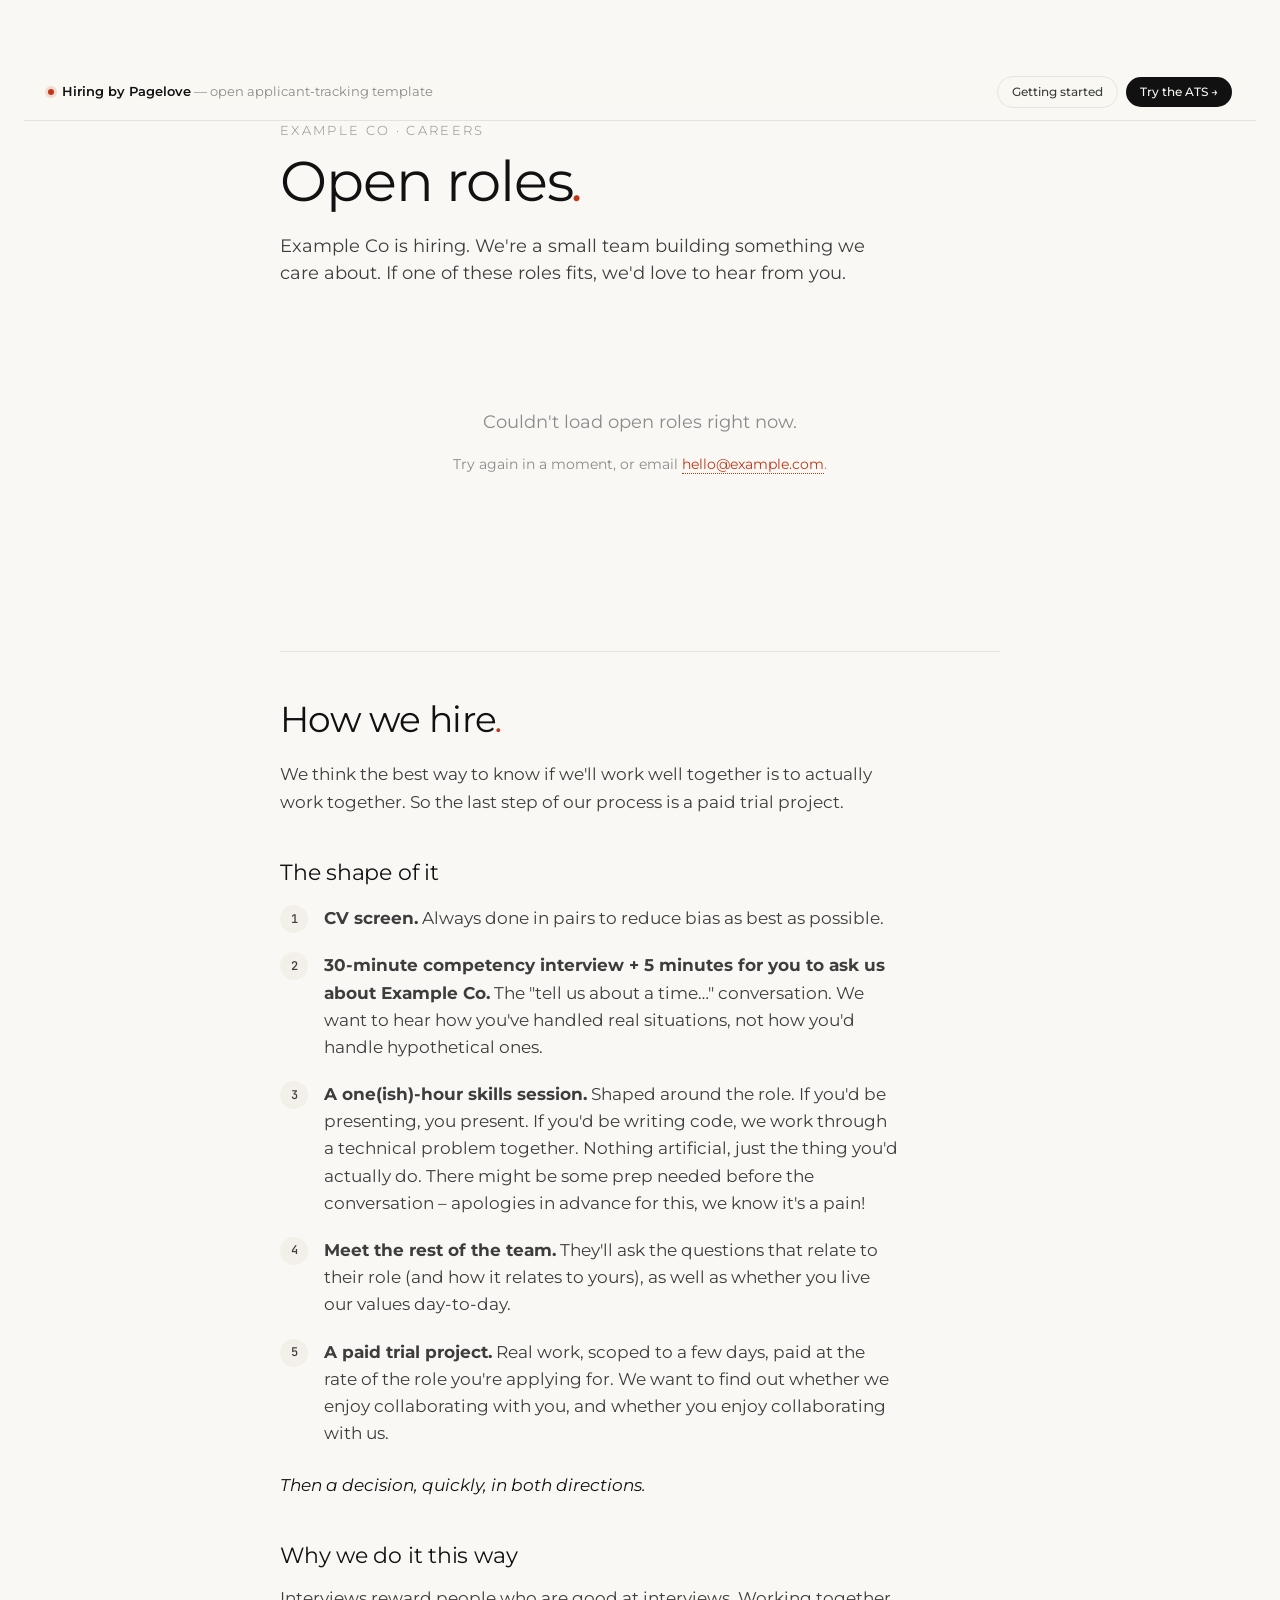
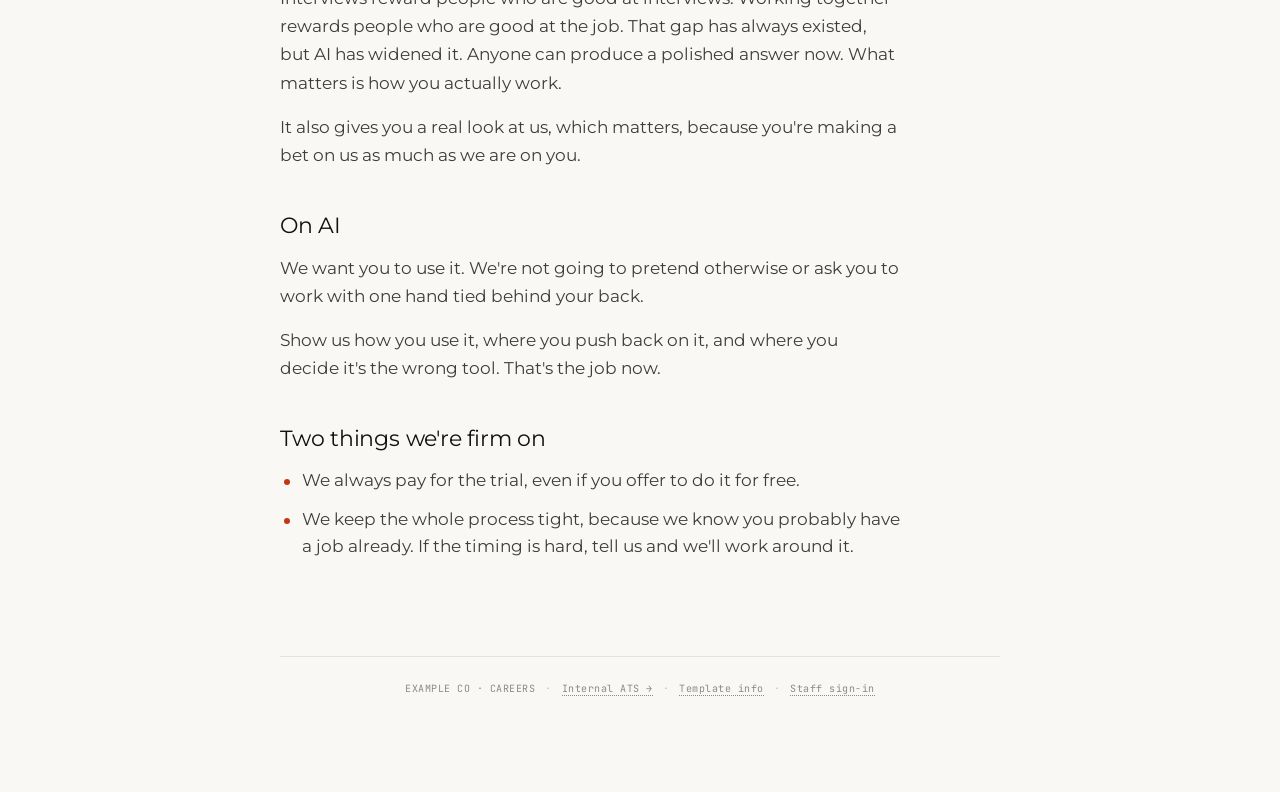
==== site/index.html @ 8f200fc3 "Update site to Hiring by Pagelove v1.1.0 Rebrand ATS Starter to Hiring by Pagelove, switch footers t" ====
<!DOCTYPE html>
<html lang="en">
<head>
<meta charset="UTF-8">
<meta name="viewport" content="width=device-width, initial-scale=1.0">
<title>Careers · Example Co</title>
<link rel="preconnect" href="https://fonts.googleapis.com">
<link rel="preconnect" href="https://fonts.gstatic.com" crossorigin>
<link href="https://fonts.googleapis.com/css2?family=Montserrat:ital,wght@0,300;0,400;0,500;0,600;0,700;1,400&amp;family=Inter+Tight:wght@400;500;600&amp;family=JetBrains+Mono:wght@400;500&amp;display=swap" rel="stylesheet">
<style>
  :root {
    --ink: #111111;
    --ink-soft: #3d3d3d;
    --ink-faint: #8a8a8a;
    --rule: #e5e3de;
    --paper: #faf8f4;
    --paper-alt: #f3f0e9;
    --accent: #c23616;
  }
  * { box-sizing: border-box; margin: 0; padding: 0; }
  html, body {
    background: var(--paper);
    color: var(--ink);
    font-family: 'Inter Tight', system-ui, sans-serif;
    font-size: 15px;
    line-height: 1.5;
    -webkit-font-smoothing: antialiased;
  }
  body { min-height: 100vh; padding: 64px 24px 96px; }
  main { max-width: 720px; margin: 0 auto; }

  .brand {
    font-family: 'Montserrat', system-ui, sans-serif;
    font-weight: 300;
    font-size: 13px;
    letter-spacing: 0.18em;
    text-transform: uppercase;
    color: var(--ink-faint);
    margin-bottom: 12px;
  }
  h1 {
    font-family: 'Montserrat', system-ui, sans-serif;
    font-weight: 400;
    font-size: 56px;
    letter-spacing: -0.02em;
    line-height: 1;
    margin-bottom: 24px;
  }
  h1 em { font-style: italic; color: var(--accent); }
  .lede {
    font-family: 'Montserrat', system-ui, sans-serif;
    font-size: 18px;
    color: var(--ink-soft);
    margin-bottom: 56px;
    max-width: 600px;
    line-height: 1.55;
  }
  .lede strong { color: var(--ink); font-weight: 500; }

  .roles-list {
    display: flex;
    flex-direction: column;
    gap: 20px;
  }
  .role-card {
    display: block;
    border: 1px solid var(--rule);
    border-radius: 4px;
    padding: 30px 34px;
    background: var(--paper);
    text-decoration: none;
    color: inherit;
    transition: border-color 0.15s, transform 0.15s, box-shadow 0.15s;
    position: relative;
  }
  .role-card:hover {
    border-color: var(--ink);
    transform: translateY(-1px);
    box-shadow: 0 4px 20px -8px rgba(0,0,0,0.08);
  }
  .role-card h2 {
    font-family: 'Montserrat', system-ui, sans-serif;
    font-weight: 400;
    font-size: 30px;
    letter-spacing: -0.02em;
    line-height: 1.1;
    margin-bottom: 10px;
    color: var(--ink);
    padding-right: 40px;
  }
  .role-card h2 em { font-style: italic; color: var(--accent); }
  .role-tldr {
    font-family: 'Montserrat', system-ui, sans-serif;
    font-size: 16px;
    line-height: 1.55;
    color: var(--ink-soft);
    margin-bottom: 18px;
    padding-right: 40px;
  }
  .role-meta {
    display: flex;
    flex-wrap: wrap;
    gap: 6px;
  }
  .meta-pill {
    font-size: 11px;
    padding: 3px 10px;
    background: var(--paper-alt);
    border-radius: 999px;
    color: var(--ink-soft);
    font-weight: 500;
    letter-spacing: 0.02em;
  }
  .meta-pill.priority {
    background: rgba(194,54,22,0.1);
    color: var(--accent);
  }
  .role-arrow {
    position: absolute;
    top: 34px;
    right: 34px;
    font-family: 'Montserrat', system-ui, sans-serif;
    font-size: 22px;
    color: var(--ink-faint);
    transition: color 0.12s, transform 0.15s;
  }
  .role-card:hover .role-arrow {
    color: var(--accent);
    transform: translateX(2px);
  }

  .empty-state {
    text-align: center;
    padding: 64px 24px;
    color: var(--ink-faint);
  }
  .empty-state p {
    font-family: 'Montserrat', system-ui, sans-serif;
    font-size: 18px;
    line-height: 1.6;
    margin-bottom: 16px;
  }
  .empty-state a {
    color: var(--accent);
    text-decoration: none;
    border-bottom: 1px dotted var(--accent);
  }
  .loading {
    text-align: center;
    padding: 48px 0;
    color: var(--ink-faint);
    font-family: 'JetBrains Mono', monospace;
    font-size: 12px;
    letter-spacing: 0.04em;
  }

  footer {
    margin-top: 96px;
    padding-top: 24px;
    border-top: 1px solid var(--rule);
    font-family: 'JetBrains Mono', monospace;
    font-size: 10px;
    color: var(--ink-faint);
    letter-spacing: 0.05em;
    text-align: center;
    max-width: 720px;
    margin-left: auto;
    margin-right: auto;
  }
  footer a {
    color: var(--ink-faint);
    text-decoration: none;
    border-bottom: 1px dotted var(--ink-faint);
    transition: color 0.12s, border-color 0.12s;
  }
  footer a:hover { color: var(--ink); border-bottom-color: var(--ink); }
  footer .sep { margin: 0 10px; opacity: 0.5; }

  .how-we-hire {
    margin-top: 96px;
    padding-top: 48px;
    border-top: 1px solid var(--rule);
  }
  .how-we-hire h2 {
    font-family: 'Montserrat', system-ui, sans-serif;
    font-weight: 400;
    font-size: 36px;
    letter-spacing: -0.02em;
    line-height: 1.1;
    margin-bottom: 20px;
    color: var(--ink);
  }
  .how-we-hire h2 em { font-style: italic; color: var(--accent); }
  .how-we-hire h3 {
    font-family: 'Montserrat', system-ui, sans-serif;
    font-weight: 400;
    font-size: 22px;
    letter-spacing: -0.01em;
    margin-top: 40px;
    margin-bottom: 12px;
    color: var(--ink);
  }
  .how-we-hire p {
    font-family: 'Montserrat', system-ui, sans-serif;
    font-size: 17px;
    line-height: 1.65;
    color: var(--ink-soft);
    margin-bottom: 16px;
    max-width: 620px;
  }
  .how-we-hire p strong { color: var(--ink); font-weight: 500; }
  .how-we-hire ol {
    list-style: none;
    counter-reset: hire-step;
    padding: 0;
    margin: 16px 0 24px 0;
    max-width: 620px;
  }
  .how-we-hire ol li {
    counter-increment: hire-step;
    position: relative;
    padding-left: 44px;
    margin-bottom: 20px;
    font-family: 'Montserrat', system-ui, sans-serif;
    font-size: 17px;
    line-height: 1.6;
    color: var(--ink-soft);
  }
  .how-we-hire ol li::before {
    content: counter(hire-step);
    position: absolute;
    left: 0;
    top: 0;
    width: 28px;
    height: 28px;
    background: var(--paper-alt);
    border-radius: 999px;
    display: inline-flex;
    align-items: center;
    justify-content: center;
    font-family: 'JetBrains Mono', monospace;
    font-size: 12px;
    color: var(--ink-soft);
    font-weight: 500;
  }
  .how-we-hire ul {
    list-style: none;
    padding: 0;
    margin: 12px 0 24px 0;
    max-width: 620px;
  }
  .how-we-hire ul li {
    position: relative;
    padding-left: 22px;
    margin-bottom: 12px;
    font-family: 'Montserrat', system-ui, sans-serif;
    font-size: 17px;
    line-height: 1.6;
    color: var(--ink-soft);
  }
  .how-we-hire ul li::before {
    content: "";
    position: absolute;
    left: 4px;
    top: 12px;
    width: 6px;
    height: 6px;
    background: var(--accent);
    border-radius: 50%;
  }
  .how-we-hire .kicker {
    font-family: 'Montserrat', system-ui, sans-serif;
    font-style: italic;
    color: var(--ink);
    margin-top: 24px;
    margin-bottom: 32px;
    font-size: 17px;
  }

  @media (max-width: 600px) {
    body { padding: 40px 20px 64px; }
    h1 { font-size: 40px; }
    .lede { font-size: 16px; margin-bottom: 40px; }
    .role-card { padding: 22px 24px; }
    .role-card h2 { font-size: 22px; padding-right: 28px; }
    .role-tldr { font-size: 15px; padding-right: 28px; }
    .role-arrow { top: 26px; right: 24px; font-size: 20px; }
    .how-we-hire { margin-top: 64px; padding-top: 40px; }
    .how-we-hire h2 { font-size: 28px; }
    .how-we-hire h3 { font-size: 20px; margin-top: 32px; }
    .how-we-hire p, .how-we-hire ol li, .how-we-hire ul li { font-size: 16px; }
  }

  .tpl-banner {
    display: flex;
    align-items: center;
    justify-content: space-between;
    gap: 24px;
    padding: 12px 24px;
    background: var(--paper);
    border-bottom: 1px solid var(--rule);
    font-family: 'Montserrat', system-ui, sans-serif;
    font-size: 13px;
    color: var(--ink-soft);
    position: sticky;
    top: 0;
    z-index: 10;
    backdrop-filter: saturate(1.4) blur(6px);
    -webkit-backdrop-filter: saturate(1.4) blur(6px);
    background: rgba(250,248,244,0.85);
  }
  .tpl-banner__label { display: inline-flex; align-items: center; gap: 8px; }
  .tpl-banner__dot {
    width: 6px; height: 6px; border-radius: 999px;
    background: var(--accent);
    box-shadow: 0 0 0 3px rgba(194,54,22,0.15);
  }
  .tpl-banner__label strong { color: var(--ink); font-weight: 600; }
  .tpl-banner__label .muted { color: var(--ink-faint); }
  .tpl-banner__actions { display: inline-flex; gap: 8px; align-items: center; }
  .tpl-banner__btn {
    display: inline-flex;
    align-items: center;
    padding: 6px 14px;
    border-radius: 999px;
    font-size: 12px;
    font-weight: 500;
    text-decoration: none;
    transition: background 0.12s, color 0.12s, border-color 0.12s;
  }
  .tpl-banner__btn--primary {
    background: var(--ink);
    color: var(--paper);
  }
  .tpl-banner__btn--primary:hover { background: var(--ink-soft); }
  .tpl-banner__btn--ghost {
    color: var(--ink-soft);
    border: 1px solid var(--rule);
    background: transparent;
  }
  .tpl-banner__btn--ghost:hover { border-color: var(--ink); color: var(--ink); }
  @media (max-width: 640px) {
    .tpl-banner { flex-direction: column; align-items: flex-start; gap: 10px; padding: 10px 20px; }
    .tpl-banner__label { font-size: 12px; }
  }
</style>
</head>
<body>

<div class="tpl-banner">
  <span class="tpl-banner__label">
    <span class="tpl-banner__dot" aria-hidden="true"></span>
    <span><strong>Hiring by Pagelove</strong> <span class="muted">— open applicant-tracking template</span></span>
  </span>
  <span class="tpl-banner__actions">
    <a class="tpl-banner__btn tpl-banner__btn--ghost" href="/README.html">Getting started</a>
    <a class="tpl-banner__btn tpl-banner__btn--primary" href="/admin/">Try the ATS →</a>
  </span>
</div>
<main>
  <header style="margin-bottom: 56px;">
    <div class="brand">Example Co · Careers</div>
    <h1>Open roles<em>.</em></h1>
    <p class="lede">
      Example Co is hiring. We're a small team building something we care about. If one of these roles fits, we'd love to hear from you.
    </p>
  </header>

  <div id="rolesList" class="roles-list">
    <div class="loading">Loading open roles…</div>
  </div>

  <section class="how-we-hire">
    <h2>How we hire<em>.</em></h2>
    <p>We think the best way to know if we'll work well together is to actually work together. So the last step of our process is a paid trial project.</p>

    <h3>The shape of it</h3>
    <ol>
      <li><strong>CV screen.</strong> Always done in pairs to reduce bias as best as possible.</li>
      <li><strong>30-minute competency interview + 5 minutes for you to ask us about Example Co.</strong> The "tell us about a time…" conversation. We want to hear how you've handled real situations, not how you'd handle hypothetical ones.</li>
      <li><strong>A one(ish)-hour skills session.</strong> Shaped around the role. If you'd be presenting, you present. If you'd be writing code, we work through a technical problem together. Nothing artificial, just the thing you'd actually do. There might be some prep needed before the conversation – apologies in advance for this, we know it's a pain!</li>
      <li><strong>Meet the rest of the team.</strong> They'll ask the questions that relate to their role (and how it relates to yours), as well as whether you live our values day-to-day.</li>
      <li><strong>A paid trial project.</strong> Real work, scoped to a few days, paid at the rate of the role you're applying for. We want to find out whether we enjoy collaborating with you, and whether you enjoy collaborating with us.</li>
    </ol>
    <p class="kicker">Then a decision, quickly, in both directions.</p>

    <h3>Why we do it this way</h3>
    <p>Interviews reward people who are good at interviews. Working together rewards people who are good at the job. That gap has always existed, but AI has widened it. Anyone can produce a polished answer now. What matters is how you actually work.</p>
    <p>It also gives you a real look at us, which matters, because you're making a bet on us as much as we are on you.</p>

    <h3>On AI</h3>
    <p>We want you to use it. We're not going to pretend otherwise or ask you to work with one hand tied behind your back.</p>
    <p>Show us how you use it, where you push back on it, and where you decide it's the wrong tool. That's the job now.</p>

    <h3>Two things we're firm on</h3>
    <ul>
      <li>We always pay for the trial, even if you offer to do it for free.</li>
      <li>We keep the whole process tight, because we know you probably have a job already. If the timing is hard, tell us and we'll work around it.</li>
    </ul>
  </section>
</main>

<footer>EXAMPLE CO · CAREERS<span class="sep">·</span><a href="/admin/">Internal ATS →</a><span class="sep">·</span><a href="/README.html">Template info</a><span class="sep">·</span><a href="/auth/login">Staff sign-in</a></footer>

<script>
const $ = (s, root=document) => root.querySelector(s);

function escHtml(s) {
  return String(s ?? '').replace(/[&<>"']/g, c => ({'&':'&amp;','<':'&lt;','>':'&gt;','"':'&quot;',"'":'&#39;'}[c]));
}

async function fetchOpenRoles() {
  const resp = await fetch('/roles.html?t=' + Date.now(), {
    cache: 'no-store',
    headers: { 'Range': 'selector=#roles-body', 'Cache-Control': 'no-cache' },
  });
  if (!resp.ok) throw new Error('Failed to load (' + resp.status + ')');
  const html = await resp.text();
  const tmp = document.createElement('table');
  tmp.innerHTML = '<tbody>' + html + '</tbody>';
  return [...tmp.querySelectorAll('tr[id]')]
    .filter(tr => tr.querySelector('[itemprop="status"]')?.textContent.trim() === 'Open')
    .map(tr => ({
      id: tr.id,
      title: tr.querySelector('[itemprop="title"]')?.textContent.trim() || '',
      employmentType: tr.querySelector('[itemprop="employmentType"]')?.textContent.trim() || '',
      location: tr.querySelector('[itemprop="location"]')?.textContent.trim() || '',
      priority: tr.querySelector('[itemprop="priority"]')?.textContent.trim() || '',
        slug: tr.querySelector('[itemprop="slug"]')?.textContent.trim() || '',
      salary: tr.querySelector('[itemprop="salary"]')?.textContent.trim() || '',
      tldr: tr.querySelector('[itemprop="tldr"]')?.textContent.trim() || '',
    }));
}

function renderRoleCard(role) {
  const metaPills = [
    role.employmentType,
    role.location,
    role.salary,
  ].filter(Boolean).map(p => `<span class="meta-pill">${escHtml(p)}</span>`).join('');
  const tldrHtml = role.tldr ? `<p class="role-tldr">${escHtml(role.tldr)}</p>` : '';

  return `<a class="role-card" href="/roles/${encodeURIComponent(role.slug || role.id)}/">
    <span class="role-arrow" aria-hidden="true">→</span>
    <h2>${escHtml(role.title)}<em>.</em></h2>
    ${tldrHtml}
    <div class="role-meta">${metaPills}</div>
  </a>`;
}

(async function init() {
  const list = $('#rolesList');
  try {
    const roles = await fetchOpenRoles();
    if (roles.length === 0) {
      list.innerHTML = `<div class="empty-state">
        <p>No open roles right now.</p>
        <p style="font-size: 14px;">Drop a speculative note to <a href="mailto:hello@example.com">hello@example.com</a> and we'll keep you in mind.</p>
      </div>`;
      return;
    }
    list.innerHTML = roles.map(renderRoleCard).join('');
  } catch (err) {
    console.error(err);
    list.innerHTML = `<div class="empty-state">
      <p>Couldn't load open roles right now.</p>
      <p style="font-size: 14px;">Try again in a moment, or email <a href="mailto:hello@example.com">hello@example.com</a>.</p>
    </div>`;
  }
})();
</script>

</body>
</html>
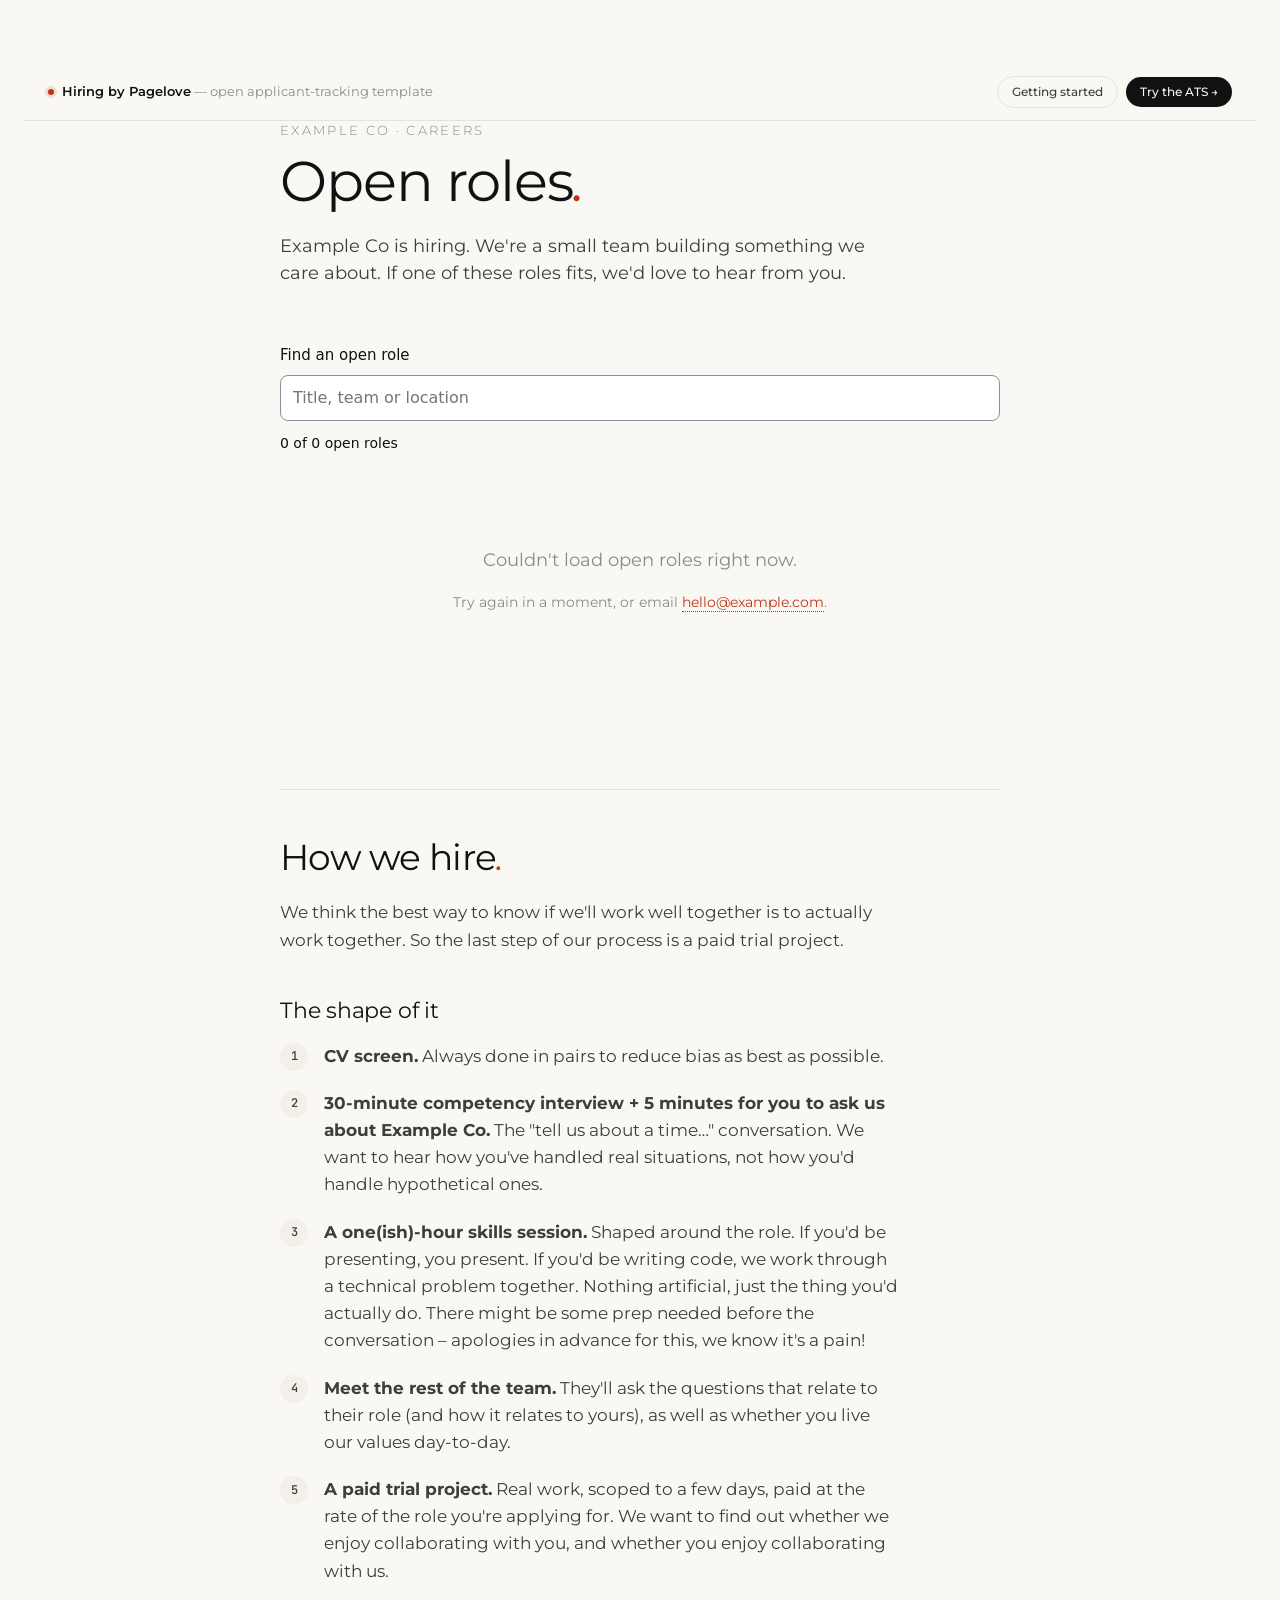
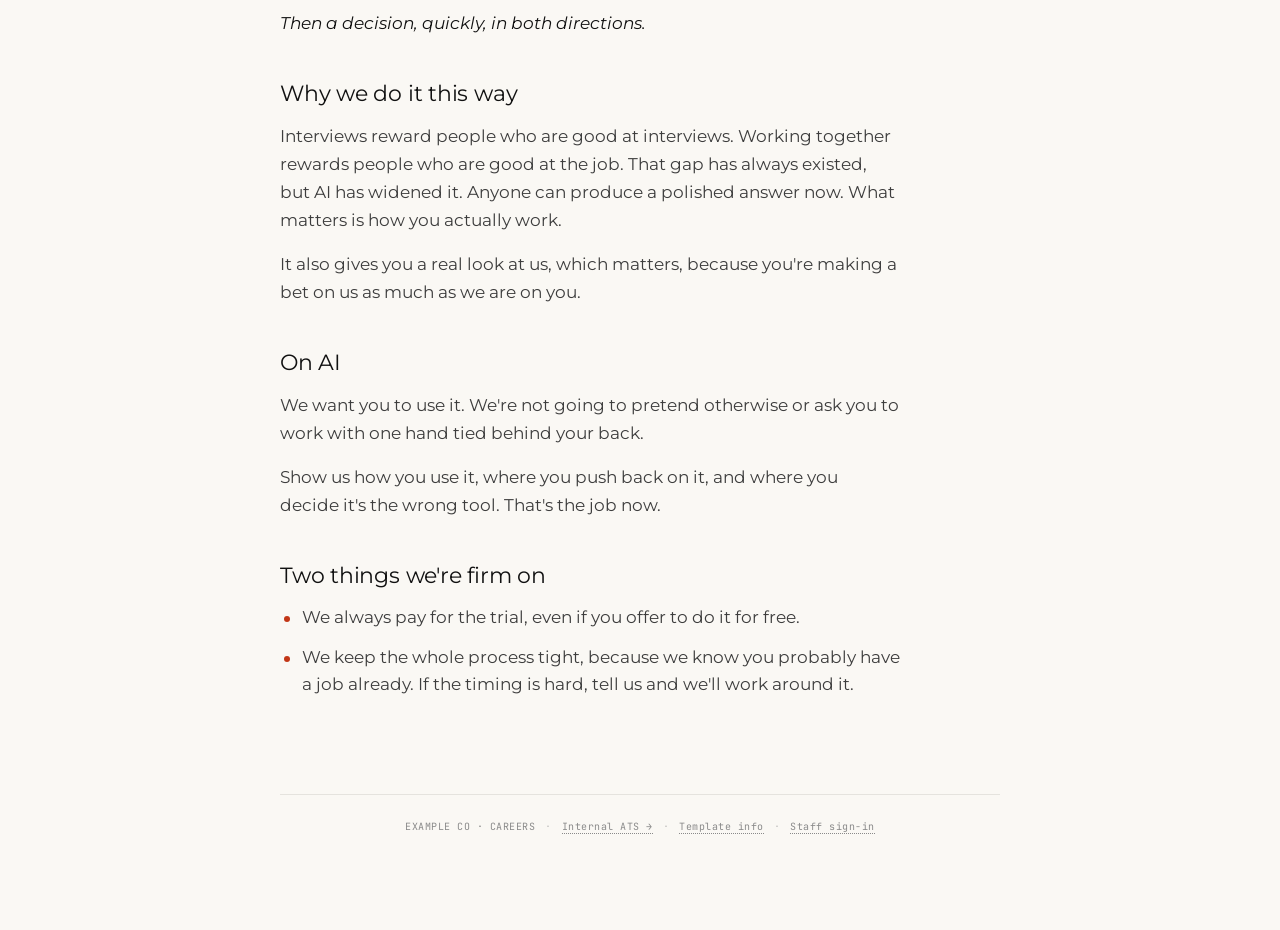
==== commit e24a2503: "Complete product task views and polish the application experience" ====
--- a/site/index.html
+++ b/site/index.html
@@ -344,7 +344,7 @@
     .tpl-banner__label { font-size: 12px; }
   }
 </style>
-</head>
+<link rel="stylesheet" href="quality.css"></head>
 <body>
 
 <div class="tpl-banner">
@@ -470,5 +470,5 @@
 })();
 </script>
 
-</body>
+<script src="quality.js?v=product-ready-20261106" defer></script></body>
 </html>
--- a/site/quality.css
+++ b/site/quality.css
@@ -0,0 +1 @@
+.role-finder{display:flex;flex-wrap:wrap;gap:12px;align-items:end;margin:28px 0}.role-finder label{flex:1;min-width:200px;display:grid;gap:8px}.role-finder input{min-height:44px;width:100%;font:inherit;font-size:16px;border:1px solid #85909c;border-radius:8px;padding:10px 12px}.role-finder button{font:inherit;min-height:44px;padding:10px 18px;border:1px solid #85909c;border-radius:8px;background:transparent}.role-finder p{flex-basis:100%;margin:0;font-size:14px}#rolesList>[hidden]{display:none!important}button:focus-visible,a:focus-visible,input:focus-visible{outline:2px solid currentColor;outline-offset:4px}
